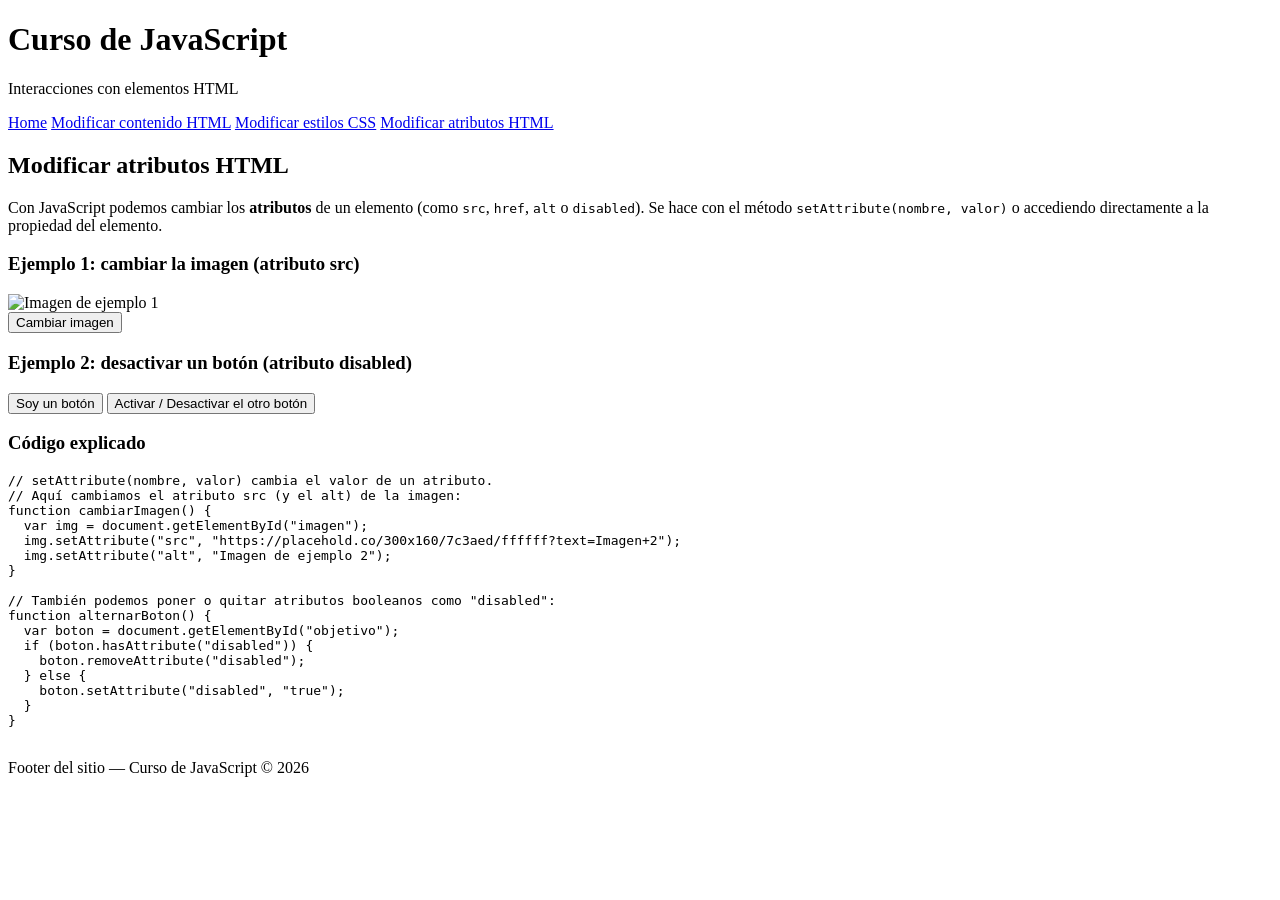
==== atributs-html.html @ a52bdb81 "Usuari2 secció modificar atributs HTML" ====
<!DOCTYPE html>
<html lang="es">
<head>
  <meta charset="UTF-8">
  <meta name="viewport" content="width=device-width, initial-scale=1.0">
  <title>Modificar atributos HTML</title>
  <link rel="stylesheet" href="../css/style.css">
</head>
<body>

  <header class="site-header">
    <h1>Curso de JavaScript</h1>
    <p class="subtitle">Interacciones con elementos HTML</p>
  </header>

  <nav class="navbar">
    <a href="../index.html">Home</a>
    <a href="contingut-html.html">Modificar contenido HTML</a>
    <a href="estils-css.html">Modificar estilos CSS</a>
    <a href="atributs-html.html" class="active">Modificar atributos HTML</a>
  </nav>

  <main class="content">
    <h2>Modificar atributos HTML</h2>
    <p>
      Con JavaScript podemos cambiar los <strong>atributos</strong> de un elemento
      (como <code>src</code>, <code>href</code>, <code>alt</code> o
      <code>disabled</code>). Se hace con el método <code>setAttribute(nombre, valor)</code>
      o accediendo directamente a la propiedad del elemento.
    </p>

    <!-- ===== Ejemplo 1: cambiar el atributo src de una imagen ===== -->
    <div class="demo-box">
      <h3>Ejemplo 1: cambiar la imagen (atributo src)</h3>
      <img id="imagen"
           src="https://placehold.co/300x160/4f46e5/ffffff?text=Imagen+1"
           alt="Imagen de ejemplo 1" width="300">
      <br>
      <button onclick="cambiarImagen()">Cambiar imagen</button>
    </div>

    <!-- ===== Ejemplo 2: activar / desactivar un botón (atributo disabled) ===== -->
    <div class="demo-box">
      <h3>Ejemplo 2: desactivar un botón (atributo disabled)</h3>
      <button id="objetivo">Soy un botón</button>
      <button onclick="alternarBoton()">Activar / Desactivar el otro botón</button>
    </div>

    <h3>Código explicado</h3>
    <pre>
// setAttribute(nombre, valor) cambia el valor de un atributo.
// Aquí cambiamos el atributo src (y el alt) de la imagen:
function cambiarImagen() {
  var img = document.getElementById("imagen");
  img.setAttribute("src", "https://placehold.co/300x160/7c3aed/ffffff?text=Imagen+2");
  img.setAttribute("alt", "Imagen de ejemplo 2");
}

// También podemos poner o quitar atributos booleanos como "disabled":
function alternarBoton() {
  var boton = document.getElementById("objetivo");
  if (boton.hasAttribute("disabled")) {
    boton.removeAttribute("disabled");
  } else {
    boton.setAttribute("disabled", "true");
  }
}
    </pre>
  </main>

  <footer class="site-footer">
    <p>Footer del sitio — Curso de JavaScript © 2026</p>
  </footer>

  <script>
    // Cambia los atributos src y alt de la imagen
    function cambiarImagen() {
      var img = document.getElementById("imagen");
      img.setAttribute("src", "https://placehold.co/300x160/7c3aed/ffffff?text=Imagen+2");
      img.setAttribute("alt", "Imagen de ejemplo 2");
    }

    // Añade o quita el atributo disabled de un botón
    function alternarBoton() {
      var boton = document.getElementById("objetivo");
      if (boton.hasAttribute("disabled")) {
        boton.removeAttribute("disabled");
      } else {
        boton.setAttribute("disabled", "true");
      }
    }
  </script>

</body>
</html>
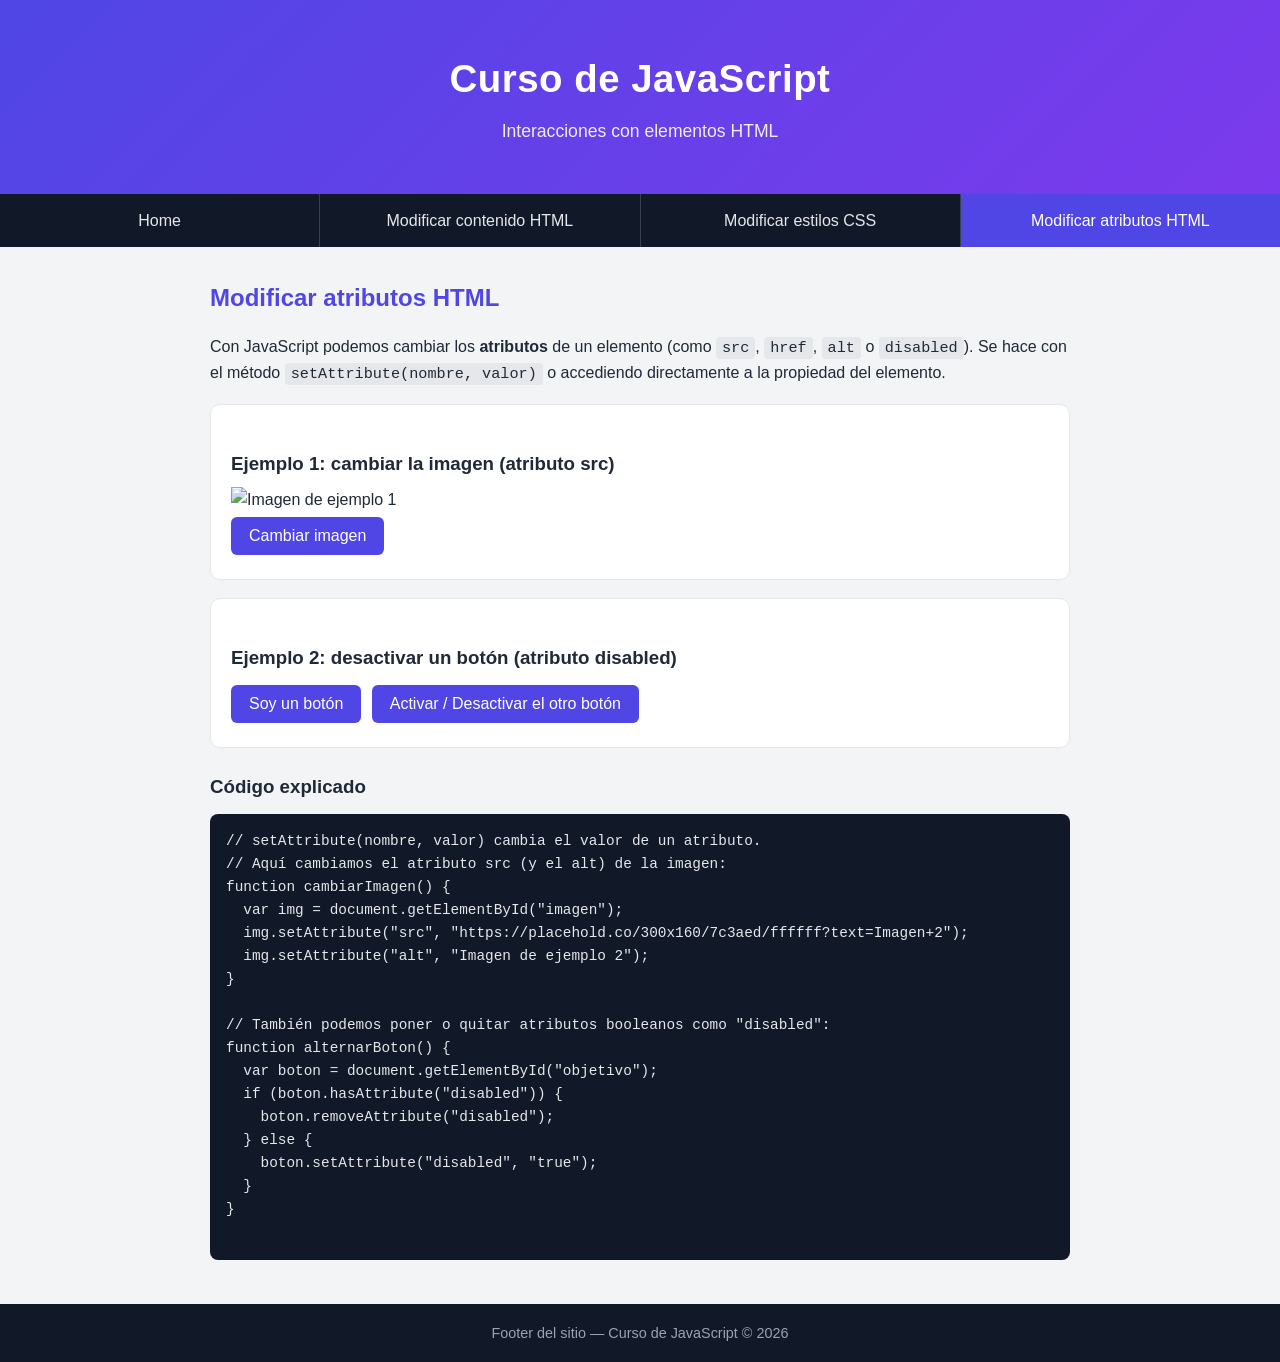
==== commit ff944e63: "Usuari1 fix: corregeix rutes de les seccions" ====
--- a/atributs-html.html
+++ b/atributs-html.html
@@ -4,7 +4,7 @@
   <meta charset="UTF-8">
   <meta name="viewport" content="width=device-width, initial-scale=1.0">
   <title>Modificar atributos HTML</title>
-  <link rel="stylesheet" href="../css/style.css">
+  <link rel="stylesheet" href="style.css">
 </head>
 <body>
 
@@ -14,7 +14,7 @@
   </header>
 
   <nav class="navbar">
-    <a href="../index.html">Home</a>
+    <a href="index.html">Home</a>
     <a href="contingut-html.html">Modificar contenido HTML</a>
     <a href="estils-css.html">Modificar estilos CSS</a>
     <a href="atributs-html.html" class="active">Modificar atributos HTML</a>
--- a/style.css
+++ b/style.css
@@ -0,0 +1,150 @@
+/* ============================================================
+   Hoja de estilos del sitio — creada por el Usuario 1
+   Es compartida por todas las páginas. Nadie más la edita,
+   así evitamos conflictos en los merges.
+   ============================================================ */
+
+* {
+  margin: 0;
+  padding: 0;
+  box-sizing: border-box;
+}
+
+body {
+  font-family: "Segoe UI", Tahoma, sans-serif;
+  color: #1f2937;
+  background-color: #f3f4f6;
+  line-height: 1.6;
+  display: flex;
+  flex-direction: column;
+  min-height: 100vh;
+}
+
+/* ===== Cabecera con "imagen de fondo" (aquí un degradado;
+   puedes sustituirlo por una imagen real con background-image) ===== */
+.site-header {
+  background: linear-gradient(135deg, #4f46e5 0%, #7c3aed 100%);
+  color: #ffffff;
+  text-align: center;
+  padding: 48px 16px;
+}
+
+.site-header h1 {
+  font-size: 2.4rem;
+  letter-spacing: 0.5px;
+}
+
+.site-header .subtitle {
+  font-size: 1.1rem;
+  opacity: 0.9;
+  margin-top: 8px;
+}
+
+/* ===== Barra de navegación ===== */
+.navbar {
+  display: flex;
+  flex-wrap: wrap;
+  background-color: #111827;
+}
+
+.navbar a {
+  flex: 1;
+  text-align: center;
+  padding: 14px 10px;
+  color: #e5e7eb;
+  text-decoration: none;
+  font-weight: 500;
+  border-right: 1px solid #374151;
+  transition: background-color 0.2s;
+}
+
+.navbar a:last-child {
+  border-right: none;
+}
+
+.navbar a:hover {
+  background-color: #1f2937;
+}
+
+.navbar a.active {
+  background-color: #4f46e5;
+  color: #ffffff;
+}
+
+/* ===== Contenido central ===== */
+.content {
+  flex: 1;
+  max-width: 900px;
+  width: 100%;
+  margin: 0 auto;
+  padding: 32px 20px;
+}
+
+.content h2 {
+  margin-bottom: 16px;
+  color: #4f46e5;
+}
+
+.content h3 {
+  margin: 24px 0 8px;
+}
+
+.content p {
+  margin-bottom: 14px;
+}
+
+.content ul {
+  margin: 0 0 16px 22px;
+}
+
+code {
+  background-color: #e5e7eb;
+  padding: 2px 6px;
+  border-radius: 4px;
+  font-family: Consolas, monospace;
+  font-size: 0.95em;
+}
+
+/* ===== Cajas de ejemplo y botones (usados en las secciones) ===== */
+.demo-box {
+  background-color: #ffffff;
+  border: 1px solid #e5e7eb;
+  border-radius: 10px;
+  padding: 20px;
+  margin: 18px 0;
+}
+
+button {
+  background-color: #4f46e5;
+  color: #ffffff;
+  border: none;
+  padding: 10px 18px;
+  border-radius: 6px;
+  cursor: pointer;
+  font-size: 1rem;
+  margin: 4px 6px 4px 0;
+  transition: background-color 0.2s;
+}
+
+button:hover {
+  background-color: #4338ca;
+}
+
+pre {
+  background-color: #111827;
+  color: #e5e7eb;
+  padding: 16px;
+  border-radius: 8px;
+  overflow-x: auto;
+  margin: 12px 0;
+  font-size: 0.9rem;
+}
+
+/* ===== Pie de página ===== */
+.site-footer {
+  background-color: #111827;
+  color: #9ca3af;
+  text-align: center;
+  padding: 18px;
+  font-size: 0.9rem;
+}
